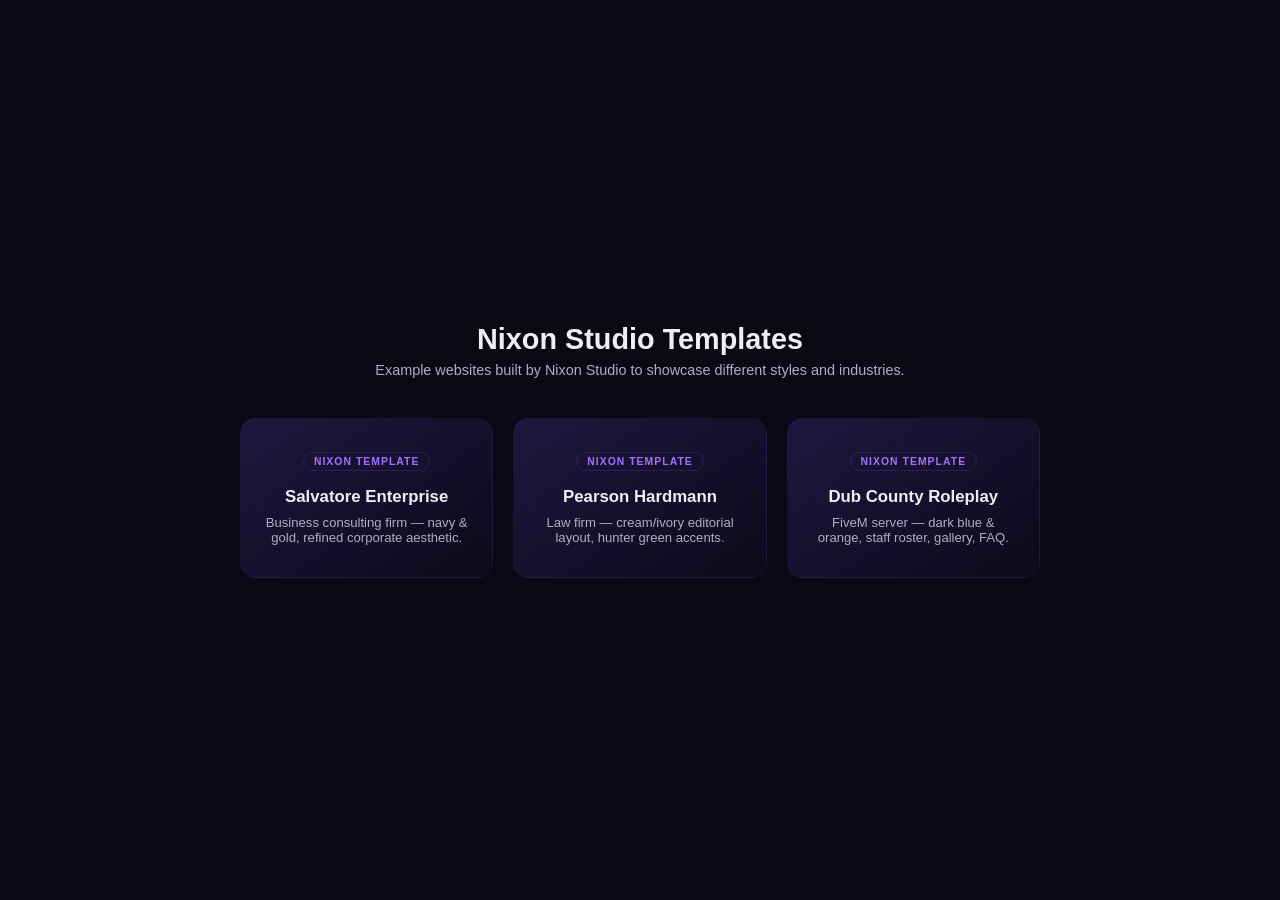
==== index.html @ eaa9c6fa "Initial commit - Nixon Studio templates" ====
﻿<!DOCTYPE html>
<html lang="en">
<head>
  <meta charset="UTF-8" />
  <meta name="viewport" content="width=device-width, initial-scale=1.0" />
  <title>Nixon Studio — Templates</title>
  <style>
    * { margin:0; padding:0; box-sizing:border-box; }
    body {
      font-family: 'Inter', -apple-system, sans-serif;
      background: #0a0815;
      color: #eeeef5;
      min-height: 100vh;
      display: flex;
      flex-direction: column;
      align-items: center;
      justify-content: center;
      padding: 40px 24px;
      text-align: center;
    }
    h1 { font-size: 1.8rem; font-weight: 700; margin-bottom: 6px; }
    p { color: #b0acc8; font-size: 0.9rem; margin-bottom: 40px; }
    .grid { display: grid; grid-template-columns: repeat(auto-fit, minmax(240px, 1fr)); gap: 20px; max-width: 800px; width: 100%; }
    .card {
      background: linear-gradient(145deg, #1e1740, rgba(162,112,255,0.02));
      border-radius: 16px; padding: 32px 24px;
      text-decoration: none; color: inherit;
      border: 1px solid rgba(162,112,255,0.06);
      transition: all 0.3s ease;
    }
    .card:hover { transform: translateY(-4px); border-color: rgba(162,112,255,0.2); box-shadow: 0 12px 48px rgba(0,0,0,0.4); }
    .card h2 { font-size: 1.05rem; font-weight: 600; margin-bottom: 8px; }
    .card p { font-size: 0.82rem; color: #b0acc8; margin-bottom: 0; }
    .badge {
      display: inline-block; font-size: 0.65rem; font-weight: 600;
      letter-spacing: 0.1em; text-transform: uppercase;
      color: #a270ff; border: 1px solid rgba(162,112,255,0.15);
      padding: 3px 10px; border-radius: 100px; margin-bottom: 16px;
    }
  </style>
</head>
<body>
  <h1>Nixon Studio Templates</h1>
  <p>Example websites built by Nixon Studio to showcase different styles and industries.</p>
  <div class="grid">
    <a href="salvatore/" class="card">
      <div class="badge">Nixon Template</div>
      <h2>Salvatore Enterprise</h2>
      <p>Business consulting firm — navy &amp; gold, refined corporate aesthetic.</p>
    </a>
    <a href="pearson-hardmann/" class="card">
      <div class="badge">Nixon Template</div>
      <h2>Pearson Hardmann</h2>
      <p>Law firm — cream/ivory editorial layout, hunter green accents.</p>
    </a>
    <a href="dub-county-roleplay/" class="card">
      <div class="badge">Nixon Template</div>
      <h2>Dub County Roleplay</h2>
      <p>FiveM server — dark blue &amp; orange, staff roster, gallery, FAQ.</p>
    </a>
  </div>
</body>
</html>
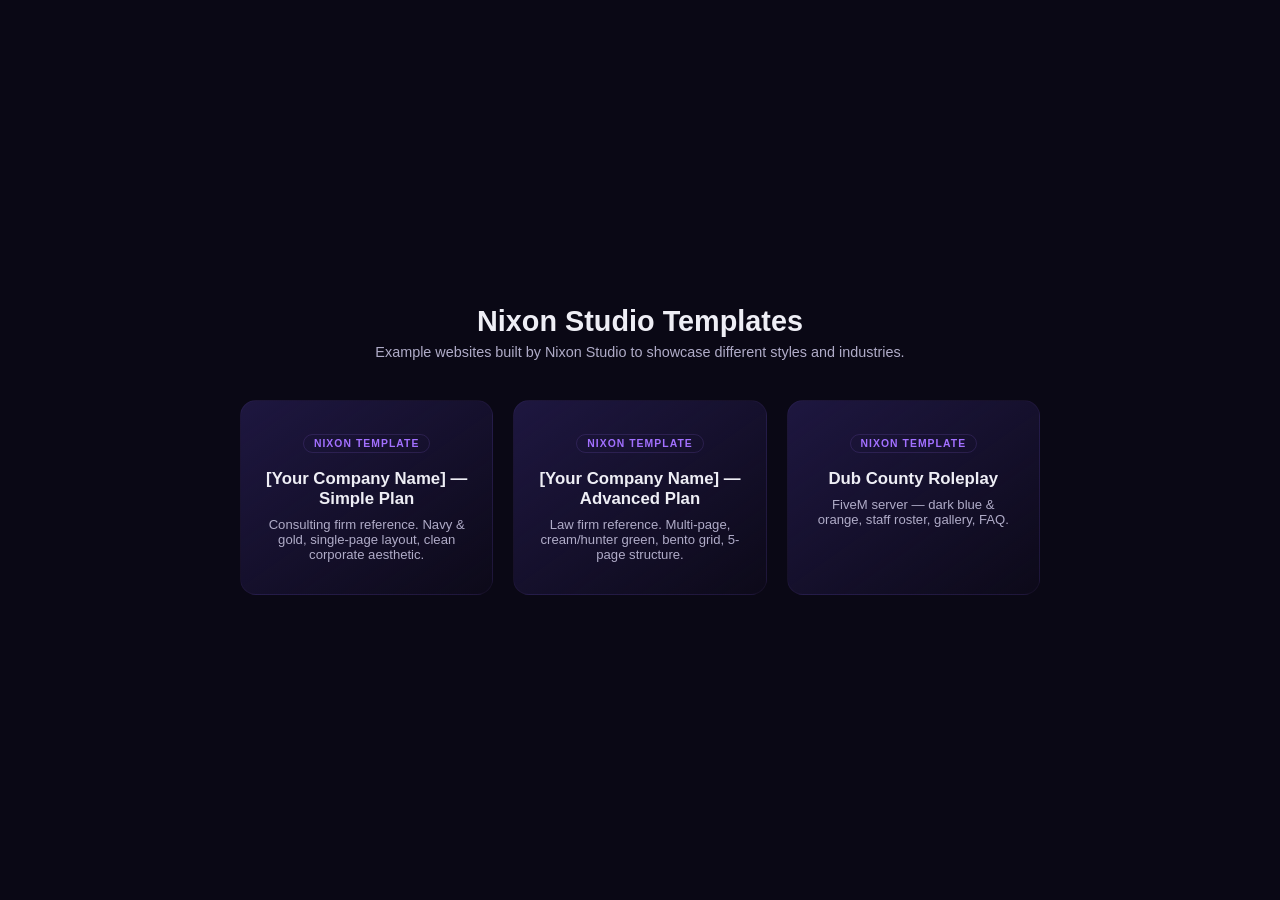
==== commit eb9401e2: "Rebrand Salvatore + revamp Pearson Hardmann multi-page (Advanced Plan)" ====
--- a/index.html
+++ b/index.html
@@ -45,13 +45,13 @@
   <div class="grid">
     <a href="salvatore/" class="card">
       <div class="badge">Nixon Template</div>
-      <h2>Salvatore Enterprise</h2>
-      <p>Business consulting firm — navy &amp; gold, refined corporate aesthetic.</p>
+      <h2>[Your Company Name] — Simple Plan</h2>
+      <p>Consulting firm reference. Navy &amp; gold, single-page layout, clean corporate aesthetic.</p>
     </a>
     <a href="pearson-hardmann/" class="card">
       <div class="badge">Nixon Template</div>
-      <h2>Pearson Hardmann</h2>
-      <p>Law firm — cream/ivory editorial layout, hunter green accents.</p>
+      <h2>[Your Company Name] — Advanced Plan</h2>
+      <p>Law firm reference. Multi-page, cream/hunter green, bento grid, 5-page structure.</p>
     </a>
     <a href="dub-county-roleplay/" class="card">
       <div class="badge">Nixon Template</div>
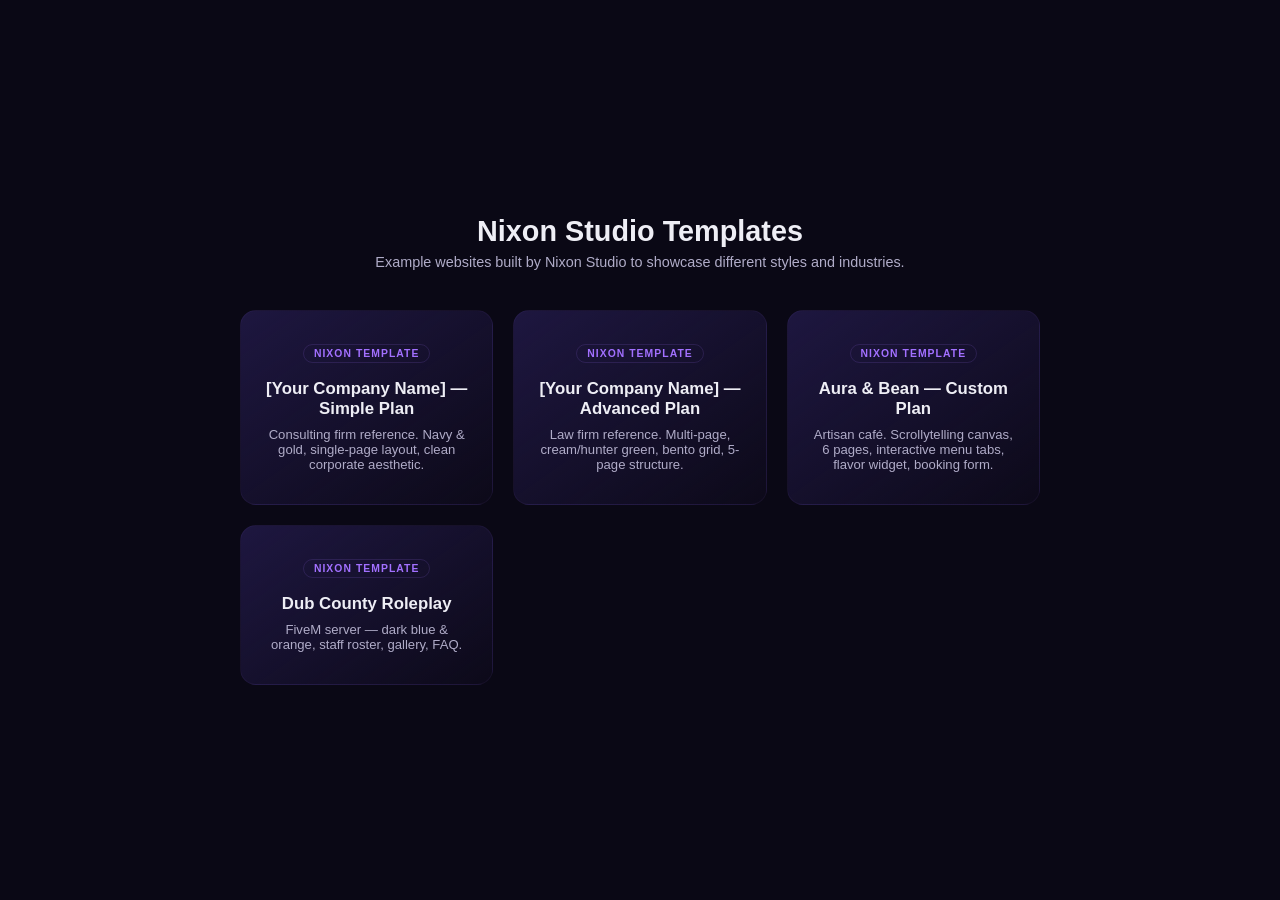
==== commit 6a577c8b: "Add Aura & Bean - Custom Plan (scrollytelling, 6 pages, interactive features)" ====
--- a/index.html
+++ b/index.html
@@ -53,6 +53,11 @@
       <h2>[Your Company Name] — Advanced Plan</h2>
       <p>Law firm reference. Multi-page, cream/hunter green, bento grid, 5-page structure.</p>
     </a>
+    <a href="aura-and-bean/" class="card">
+      <div class="badge">Nixon Template</div>
+      <h2>Aura &amp; Bean — Custom Plan</h2>
+      <p>Artisan café. Scrollytelling canvas, 6 pages, interactive menu tabs, flavor widget, booking form.</p>
+    </a>
     <a href="dub-county-roleplay/" class="card">
       <div class="badge">Nixon Template</div>
       <h2>Dub County Roleplay</h2>
